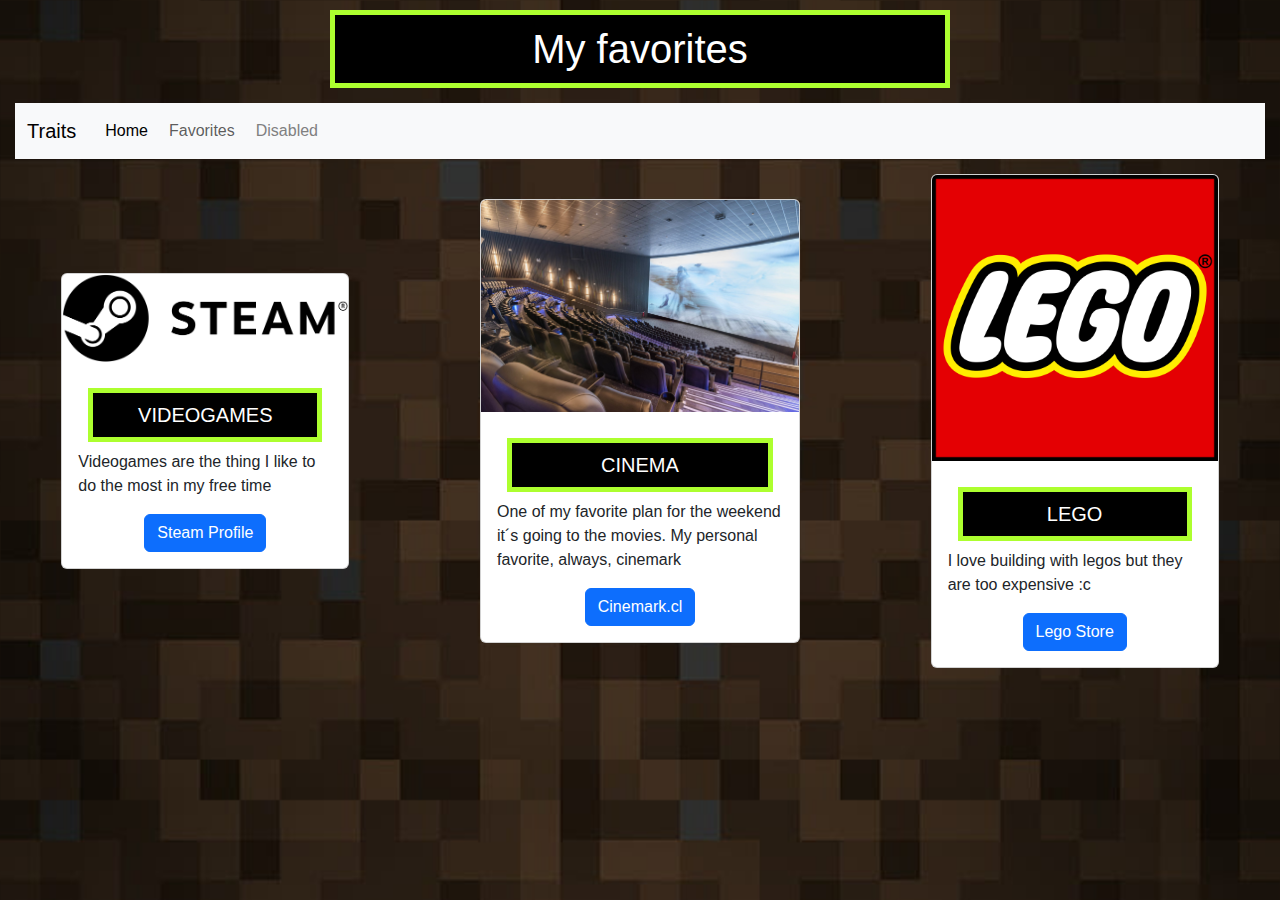
==== favorites.html @ dc378218 "2 components donde" ====
<!DOCTYPE html>

<html>
    <head> 
        <meta charset="UTF-8">
        <meta name="viewport" content="width=device-width, initial-scale=1">
        
        <title> Personal Page/Favorites </title>

        <link rel="stylesheet" href="appearence.css">        
        <link href="https://cdn.jsdelivr.net/npm/bootstrap@5.3.3/dist/css/bootstrap.min.css" rel="stylesheet" integrity="sha384-QWTKZyjpPEjISv5WaRU9OFeRpok6YctnYmDr5pNlyT2bRjXh0JMhjY6hW+ALEwIH" crossorigin="anonymous">

        <style>
            body {
                font-family: Monocraft, sans-serif;
                /* background-color: rgb(0, 220, 30); */
                background-image: url('photos/dirt_background.jpg');
                background-size: cover;            
            }
            li {
                padding-left: 5px ;
            }
        </style>   
    </head>

    <body>
        <div class="container-center">
            <div class="col-6 mx-auto">
                <h1 class="title"> My favorites </h1>
            </div>
        </div>
    
        <nav class="navbar navbar-expand-lg bg-body-tertiary" style="margin: 15px;">
            <div class="container-fluid">
              <a class="navbar-brand" href="#">Traits</a>
              <button class="navbar-toggler" type="button" data-bs-toggle="collapse" data-bs-target="#navbarNav" aria-controls="navbarNav" aria-expanded="false" aria-label="Toggle navigation">
                <span class="navbar-toggler-icon"></span>
              </button>
              <div class="collapse navbar-collapse" id="navbarNav">
                <ul class="navbar-nav">
                  <li class="nav-item">
                    <a class="nav-link active" aria-current="page" href="index.html">Home</a>
                  </li>
                  <li class="nav-item">
                    <a class="nav-link" href="favorites.html">Favorites</a>
                  </li>
                  <li class="nav-item">
                    <a class="nav-link" style="color: gray;" href="https://www.youtube.com/shorts/9C5pHEfT2TQ">Disabled</a>
                  </li>
                </ul>
              </div>
            </div>
          </nav>
    
        <!--CARDS-->

        <div class="row">
            <div class="col-4 d-flex justify-content-center align-items-center">
                <div class="card" style="width: 18rem;">
                    <img src="photos/Steam-logo.png" class="card-img-top" alt="...">
                    <div class="card-body">
                        <h5 class="card-title title" style="color: white;">VIDEOGAMES</h5>
                        <p class="card-text">Videogames are the thing I like to do the most in my free time</p>
                        <div class="text-center">
                            <a href="https://steamcommunity.com/id/DangerousMaster/" class="btn btn-primary">Steam Profile</a>
                        </div>
                    </div>
                  </div>
            </div>
            <div class="col-4 d-flex justify-content-center align-items-center">
                <div class="card" style="width: 20rem;">
                    <img src="photos/Cinema.jpg" class="card-img-top" alt="...">
                    <div class="card-body">
                        <h5 class="card-title title" style="color: white;">CINEMA</h5>
                        <p class="card-text">One of my favorite plan for the weekend it´s going to the movies. My personal favorite, always, cinemark</p>
                        <div class="text-center">
                            <a href="https://www.cinemark.cl/" class="btn btn-primary">Cinemark.cl</a>
                        </div>
                    </div>
                  </div>
            </div>
            <div class="col-4 d-flex justify-content-center align-items-center">
                <div class="card" style="width: 18rem;">
                    <img src="photos/LEGO_logo..png" class="card-img-top" alt="...">
                    <div class="card-body">
                      <h5 class="card-title title" style="color: white;">LEGO</h5>
                      <p class="card-text"> I love building with legos but they are too expensive :c</p>
                        <div class="text-center">
                          <a href="https://www.tiendalego.cl/" class="btn btn-primary">Lego Store</a>
                        </div>
                    </div>
                  </div>
            </div>
        </div>




    </body>



</html>
---- appearence.css ----
.title {
    color: white; 
    background-color: #000000;
    padding: 10px;
    margin: 10px;
    border: 5px solid greenyellow;
    text-align: center;
}

.contained {
    background-color: white;
    border: 5px solid black;
    padding: 5px;
    margin: 10px;
}

.table{
    border-collapse: collapse;
    border: 5px solid black;
    background-color:#9F0300 ;
    margin: 25px;
    text-align: center;
}

th, td {
    border: 3px solid black;
    margin: 5px;
    padding: 5px;
}

.centered {
    text-align: center; /* Para centrar contenido dentro de la columna */
  }

.fixed-size {
    width: 100%;
    height: auto; /* Esto mantiene la proporción de la imagen */
  }
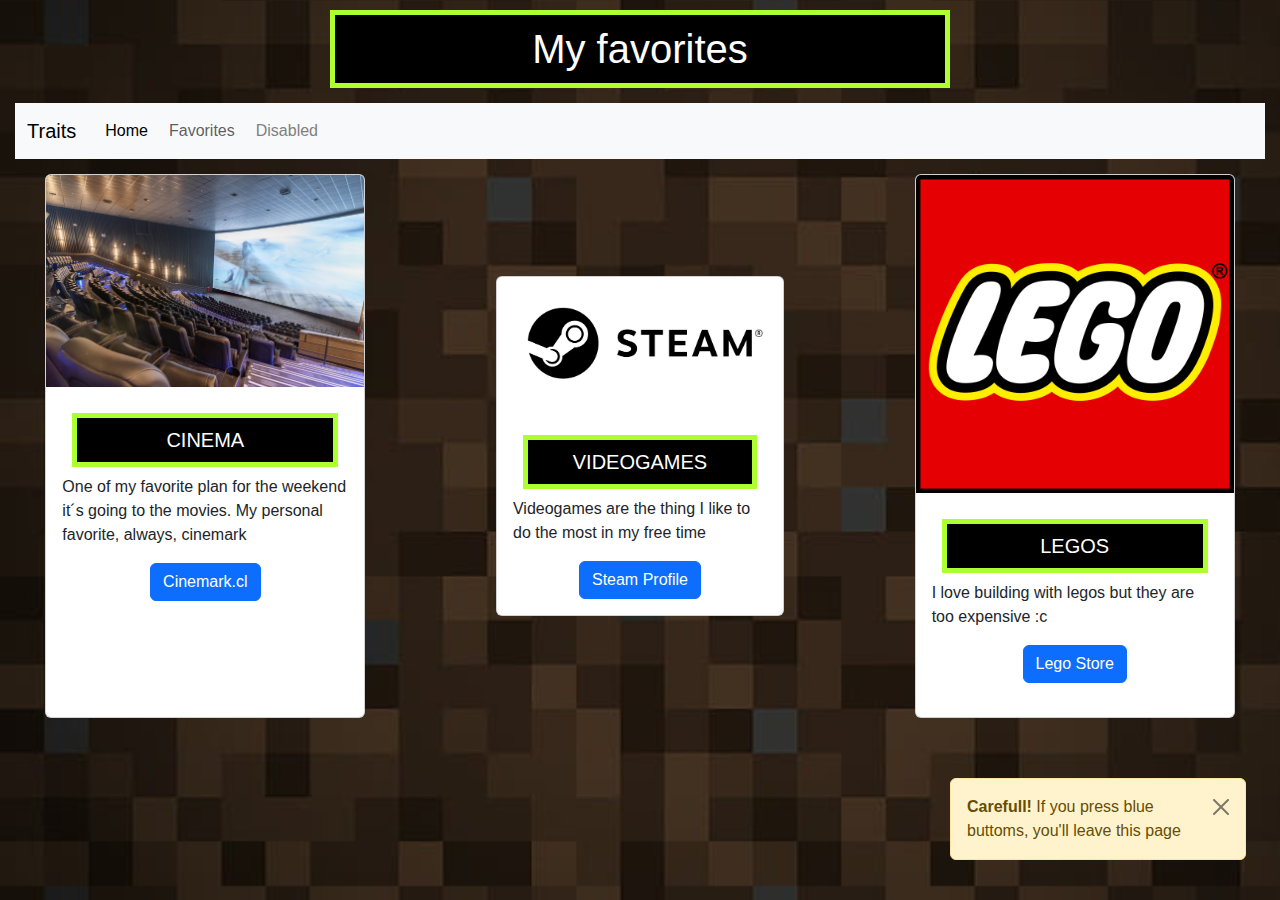
==== commit c48125fb: "3 components done" ====
--- a/favorites.html
+++ b/favorites.html
@@ -1,104 +1,119 @@
 <!DOCTYPE html>
 
 <html>
-    <head> 
-        <meta charset="UTF-8">
-        <meta name="viewport" content="width=device-width, initial-scale=1">
-        
-        <title> Personal Page/Favorites </title>
 
-        <link rel="stylesheet" href="appearence.css">        
-        <link href="https://cdn.jsdelivr.net/npm/bootstrap@5.3.3/dist/css/bootstrap.min.css" rel="stylesheet" integrity="sha384-QWTKZyjpPEjISv5WaRU9OFeRpok6YctnYmDr5pNlyT2bRjXh0JMhjY6hW+ALEwIH" crossorigin="anonymous">
+<head>
+  <meta charset="UTF-8">
+  <meta name="viewport" content="width=device-width, initial-scale=1">
 
-        <style>
-            body {
-                font-family: Monocraft, sans-serif;
-                /* background-color: rgb(0, 220, 30); */
-                background-image: url('photos/dirt_background.jpg');
-                background-size: cover;            
-            }
-            li {
-                padding-left: 5px ;
-            }
-        </style>   
-    </head>
+  <title> Personal Page/Favorites </title>
 
-    <body>
-        <div class="container-center">
-            <div class="col-6 mx-auto">
-                <h1 class="title"> My favorites </h1>
+  <link rel="stylesheet" href="appearence.css">
+  <link href="https://cdn.jsdelivr.net/npm/bootstrap@5.3.3/dist/css/bootstrap.min.css" rel="stylesheet" integrity="sha384-QWTKZyjpPEjISv5WaRU9OFeRpok6YctnYmDr5pNlyT2bRjXh0JMhjY6hW+ALEwIH" crossorigin="anonymous">
+
+  <style>
+    body {
+      font-family: Monocraft, sans-serif;
+      /* background-color: rgb(0, 220, 30); */
+      background-image: url('photos/dirt_background.jpg');
+      background-size: cover;
+    }
+
+    li {
+      padding-left: 5px;
+    }
+  </style>
+</head>
+
+<body>
+  <div class="container-center">
+    <div class="col-6 mx-auto">
+      <h1 class="title"> My favorites </h1>
+    </div>
+  </div>
+
+  <nav class="navbar navbar-expand-lg bg-body-tertiary" style="margin: 15px;">
+    <div class="container-fluid">
+      <a class="navbar-brand" href="#">Traits</a>
+      <button class="navbar-toggler" type="button" data-bs-toggle="collapse" data-bs-target="#navbarNav"
+        aria-controls="navbarNav" aria-expanded="false" aria-label="Toggle navigation">
+        <span class="navbar-toggler-icon"></span>
+      </button>
+      <div class="collapse navbar-collapse" id="navbarNav">
+        <ul class="navbar-nav">
+          <li class="nav-item">
+            <a class="nav-link active" aria-current="page" href="index.html">Home</a>
+          </li>
+          <li class="nav-item">
+            <a class="nav-link" href="favorites.html">Favorites</a>
+          </li>
+          <li class="nav-item">
+            <a class="nav-link" style="color: gray;" href="https://www.youtube.com/shorts/9C5pHEfT2TQ">Disabled</a>
+          </li>
+        </ul>
+      </div>
+    </div>
+  </nav>
+
+  <!--CARDS-->
+
+  <div class="row">
+
+    <div class="col-4 d-flex justify-content-center align-items-center">    
+        <div class="card" style="width: 20rem; height: 34rem;">
+          <img src="photos/Cinema.jpg" class="card-img-top" alt="...">
+          <div class="card-body">
+            <h5 class="card-title title" style="color: white;">CINEMA</h5>
+            <p class="card-text">One of my favorite plan for the weekend it´s going to the movies. My personal favorite, always, cinemark</p>
+            <div class="text-center">
+              <a href="https://www.cinemark.cl/" class="btn btn-primary">Cinemark.cl</a>
             </div>
+          </div>
+        </div>       
+    </div>
+    
+    <div class="col-4 d-flex justify-content-center align-items-center">
+      <div class="card" style="width: 18rem;">
+        <img src="photos/Steam-logo.png" class="card-img-top" style="padding: 25px; margin: 5px;" alt="...">
+        <div class="card-body">
+          <h5 class="card-title title" style="color: white;">VIDEOGAMES</h5>
+          <p class="card-text">Videogames are the thing I like to do the most in my free time</p>
+          <div class="text-center">
+            <a href="https://steamcommunity.com/id/DangerousMaster/" class="btn btn-primary">Steam Profile</a>
+          </div>
         </div>
+      </div>
+    </div>
+
+    <div class="col-4 d-flex justify-content-center align-items-center">
+      <div class="card" style="width: 20rem;height: 34rem;">
+        <img src="photos/LEGO_logo..png" class="card-img-top" alt="...">
+        <div class="card-body">
+          <h5 class="card-title title" style="color: white;">LEGOS</h5>
+          <p class="card-text">I love building with legos but they are too expensive :c</p>
+          <div class="text-center">
+            <a href="https://www.tiendalego.cl/" class="btn btn-primary" class="btn btn-primary">Lego Store</a>
+          </div>
+        </div>
+      </div>
+    </div>
+
+    <!--Component 3: Alert-->
+    <div class="row justify-content-end align-items-end" style="margin-top: 50px;">
+      <div class="col-3" style="margin: 10px;">
+        <div class="alert alert-warning alert-dismissible fade show" role="alert">
+          <strong>Carefull!</strong> If you press blue buttoms, you'll leave this page
+          <button type="button" class="btn-close" data-bs-dismiss="alert" aria-label="Close"></button>
+        </div>
+      </div>
+    </div>
+    <script src="https://cdn.jsdelivr.net/npm/bootstrap@5.3.3/dist/js/bootstrap.bundle.min.js" integrity="sha384-YvpcrYf0tY3lHB60NNkmXc5s9fDVZLESaAA55NDzOxhy9GkcIdslK1eN7N6jIeHz" crossorigin="anonymous"></script>
     
-        <nav class="navbar navbar-expand-lg bg-body-tertiary" style="margin: 15px;">
-            <div class="container-fluid">
-              <a class="navbar-brand" href="#">Traits</a>
-              <button class="navbar-toggler" type="button" data-bs-toggle="collapse" data-bs-target="#navbarNav" aria-controls="navbarNav" aria-expanded="false" aria-label="Toggle navigation">
-                <span class="navbar-toggler-icon"></span>
-              </button>
-              <div class="collapse navbar-collapse" id="navbarNav">
-                <ul class="navbar-nav">
-                  <li class="nav-item">
-                    <a class="nav-link active" aria-current="page" href="index.html">Home</a>
-                  </li>
-                  <li class="nav-item">
-                    <a class="nav-link" href="favorites.html">Favorites</a>
-                  </li>
-                  <li class="nav-item">
-                    <a class="nav-link" style="color: gray;" href="https://www.youtube.com/shorts/9C5pHEfT2TQ">Disabled</a>
-                  </li>
-                </ul>
-              </div>
-            </div>
-          </nav>
-    
-        <!--CARDS-->
-
-        <div class="row">
-            <div class="col-4 d-flex justify-content-center align-items-center">
-                <div class="card" style="width: 18rem;">
-                    <img src="photos/Steam-logo.png" class="card-img-top" alt="...">
-                    <div class="card-body">
-                        <h5 class="card-title title" style="color: white;">VIDEOGAMES</h5>
-                        <p class="card-text">Videogames are the thing I like to do the most in my free time</p>
-                        <div class="text-center">
-                            <a href="https://steamcommunity.com/id/DangerousMaster/" class="btn btn-primary">Steam Profile</a>
-                        </div>
-                    </div>
-                  </div>
-            </div>
-            <div class="col-4 d-flex justify-content-center align-items-center">
-                <div class="card" style="width: 20rem;">
-                    <img src="photos/Cinema.jpg" class="card-img-top" alt="...">
-                    <div class="card-body">
-                        <h5 class="card-title title" style="color: white;">CINEMA</h5>
-                        <p class="card-text">One of my favorite plan for the weekend it´s going to the movies. My personal favorite, always, cinemark</p>
-                        <div class="text-center">
-                            <a href="https://www.cinemark.cl/" class="btn btn-primary">Cinemark.cl</a>
-                        </div>
-                    </div>
-                  </div>
-            </div>
-            <div class="col-4 d-flex justify-content-center align-items-center">
-                <div class="card" style="width: 18rem;">
-                    <img src="photos/LEGO_logo..png" class="card-img-top" alt="...">
-                    <div class="card-body">
-                      <h5 class="card-title title" style="color: white;">LEGO</h5>
-                      <p class="card-text"> I love building with legos but they are too expensive :c</p>
-                        <div class="text-center">
-                          <a href="https://www.tiendalego.cl/" class="btn btn-primary">Lego Store</a>
-                        </div>
-                    </div>
-                  </div>
-            </div>
-        </div>
 
 
 
-
-    </body>
+</body>
 
 
 
-</html>
-
+</html>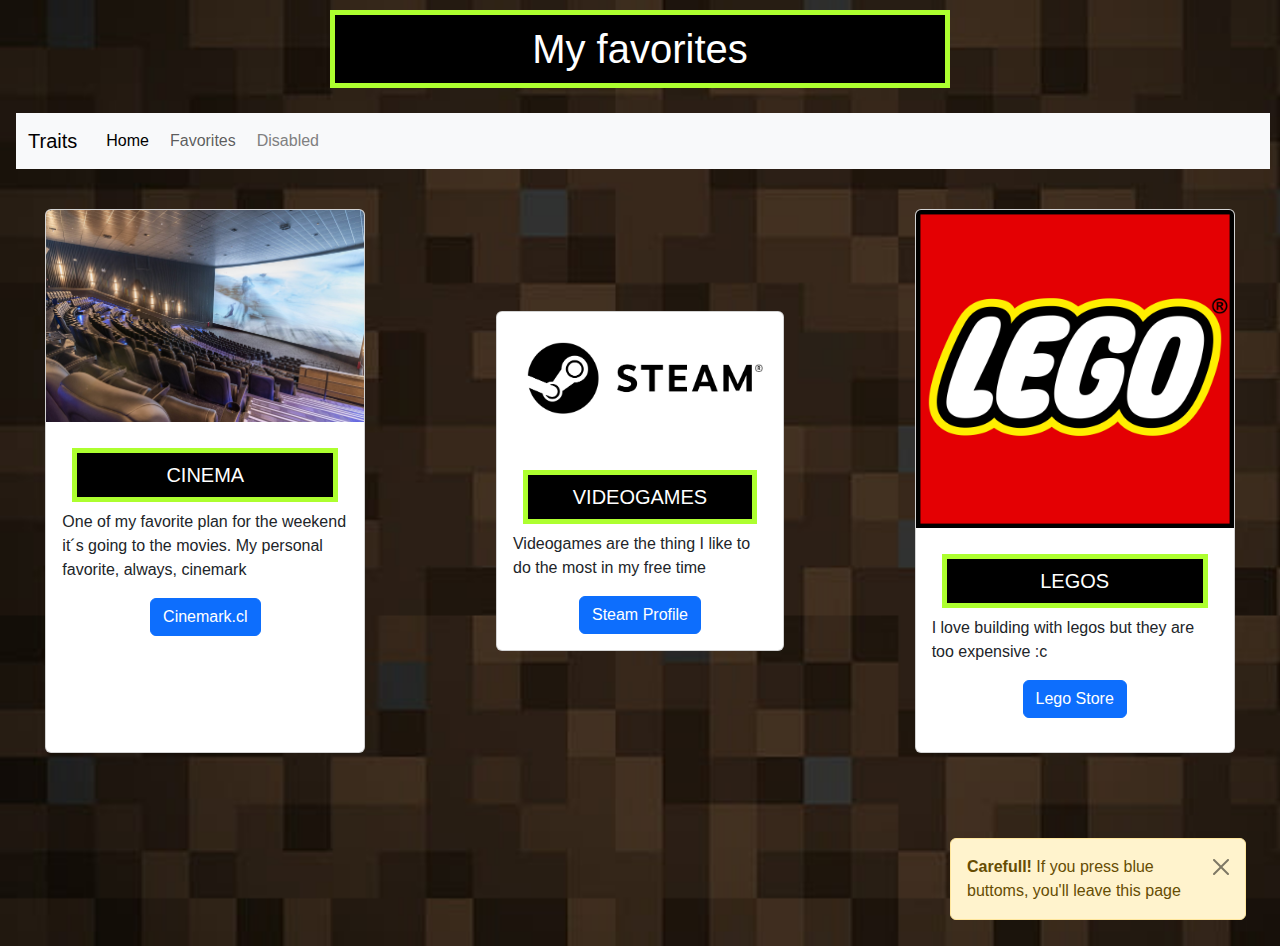
==== commit 855df3ed: "Fixing bugs" ====
--- a/favorites.html
+++ b/favorites.html
@@ -27,39 +27,40 @@
 
 <body>
   <div class="container-center">
-    <div class="col-6 mx-auto">
+    <div class="col-sm-6 mx-auto">
       <h1 class="title"> My favorites </h1>
     </div>
   </div>
 
-  <nav class="navbar navbar-expand-lg bg-body-tertiary" style="margin: 15px;">
-    <div class="container-fluid">
-      <a class="navbar-brand" href="#">Traits</a>
-      <button class="navbar-toggler" type="button" data-bs-toggle="collapse" data-bs-target="#navbarNav"
-        aria-controls="navbarNav" aria-expanded="false" aria-label="Toggle navigation">
-        <span class="navbar-toggler-icon"></span>
-      </button>
-      <div class="collapse navbar-collapse" id="navbarNav">
-        <ul class="navbar-nav">
-          <li class="nav-item">
-            <a class="nav-link active" aria-current="page" href="index.html">Home</a>
-          </li>
-          <li class="nav-item">
-            <a class="nav-link" href="favorites.html">Favorites</a>
-          </li>
-          <li class="nav-item">
-            <a class="nav-link" style="color: gray;" href="https://www.youtube.com/shorts/9C5pHEfT2TQ">Disabled</a>
-          </li>
-        </ul>
+  <div class="row" style="margin-left: 1px; margin-right:25px;">
+    <nav class="navbar navbar-expand-lg bg-body-tertiary" style="margin: 15px;">
+      <div class="container-fluid">
+        <a class="navbar-brand" href="#">Traits</a>
+        <button class="navbar-toggler" type="button" data-bs-toggle="collapse" data-bs-target="#navbarNav"
+          aria-controls="navbarNav" aria-expanded="false" aria-label="Toggle navigation">
+          <span class="navbar-toggler-icon"></span>
+        </button>
+        <div class="collapse navbar-collapse" id="navbarNav">
+          <ul class="navbar-nav">
+            <li class="nav-item">
+              <a class="nav-link active" aria-current="page" href="index.html">Home</a>
+            </li>
+            <li class="nav-item">
+              <a class="nav-link" href="favorites.html">Favorites</a>
+            </li>
+            <li class="nav-item">
+              <a class="nav-link" style="color: gray;" href="https://www.youtube.com/shorts/9C5pHEfT2TQ">Disabled</a>
+            </li>
+          </ul>
+        </div>
       </div>
-    </div>
-  </nav>
-
+    </nav>
+  </div>
   <!--CARDS-->
 
   <div class="row">
 
-    <div class="col-4 d-flex justify-content-center align-items-center">    
+    <div class="col-lg-4 d-flex justify-content-center align-items-center" style="margin-top: 25px; margin-bottom: 25px;">    
         <div class="card" style="width: 20rem; height: 34rem;">
           <img src="photos/Cinema.jpg" class="card-img-top" alt="...">
           <div class="card-body">
@@ -72,7 +73,7 @@
         </div>       
     </div>
     
-    <div class="col-4 d-flex justify-content-center align-items-center">
+    <div class="col-lg-4 d-flex justify-content-center align-items-center" style="margin-top: 25px; margin-bottom: 25px;">
       <div class="card" style="width: 18rem;">
         <img src="photos/Steam-logo.png" class="card-img-top" style="padding: 25px; margin: 5px;" alt="...">
         <div class="card-body">
@@ -85,7 +86,7 @@
       </div>
     </div>
 
-    <div class="col-4 d-flex justify-content-center align-items-center">
+    <div class="col-lg-4 d-flex justify-content-center align-items-center" style="margin-top: 25px; margin-bottom: 25px;">
       <div class="card" style="width: 20rem;height: 34rem;">
         <img src="photos/LEGO_logo..png" class="card-img-top" alt="...">
         <div class="card-body">
@@ -100,7 +101,7 @@
 
     <!--Component 3: Alert-->
     <div class="row justify-content-end align-items-end" style="margin-top: 50px;">
-      <div class="col-3" style="margin: 10px;">
+      <div class="col-sm-3" style="margin: 10px;">
         <div class="alert alert-warning alert-dismissible fade show" role="alert">
           <strong>Carefull!</strong> If you press blue buttoms, you'll leave this page
           <button type="button" class="btn-close" data-bs-dismiss="alert" aria-label="Close"></button>
